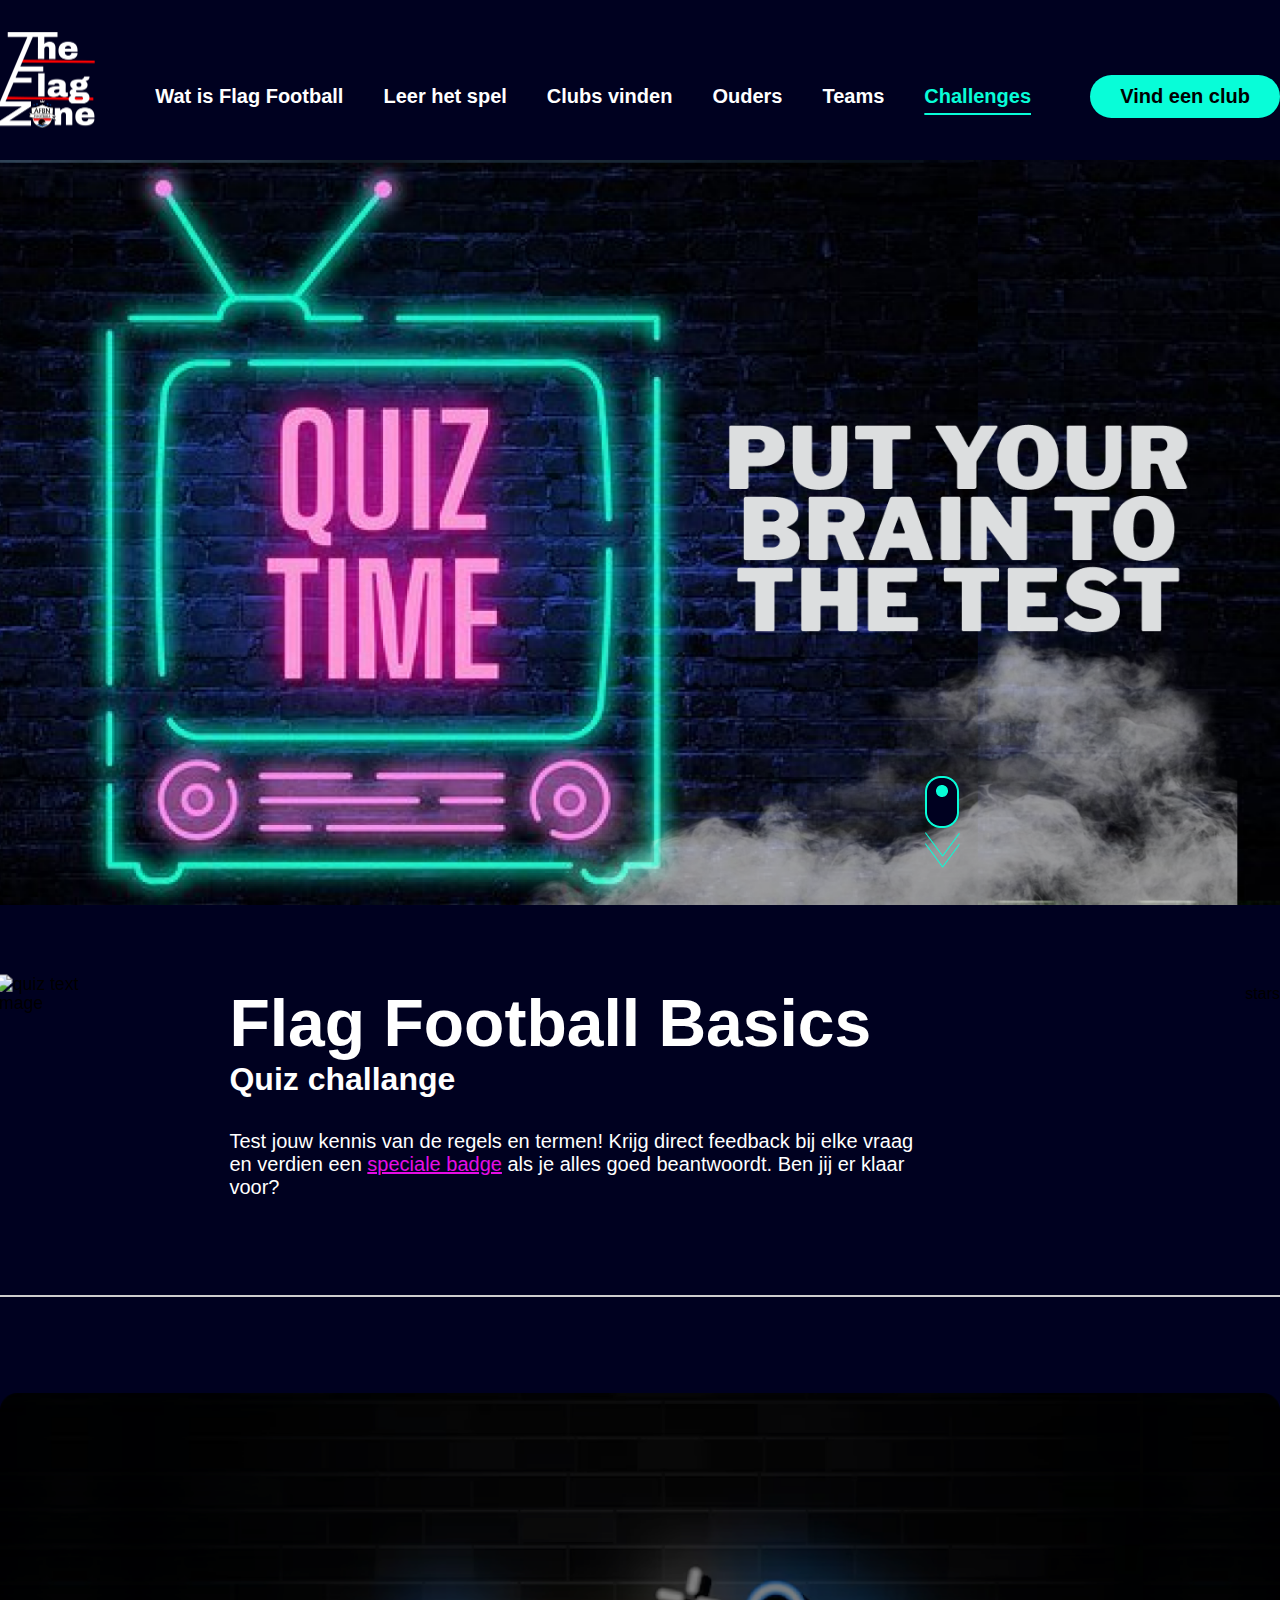
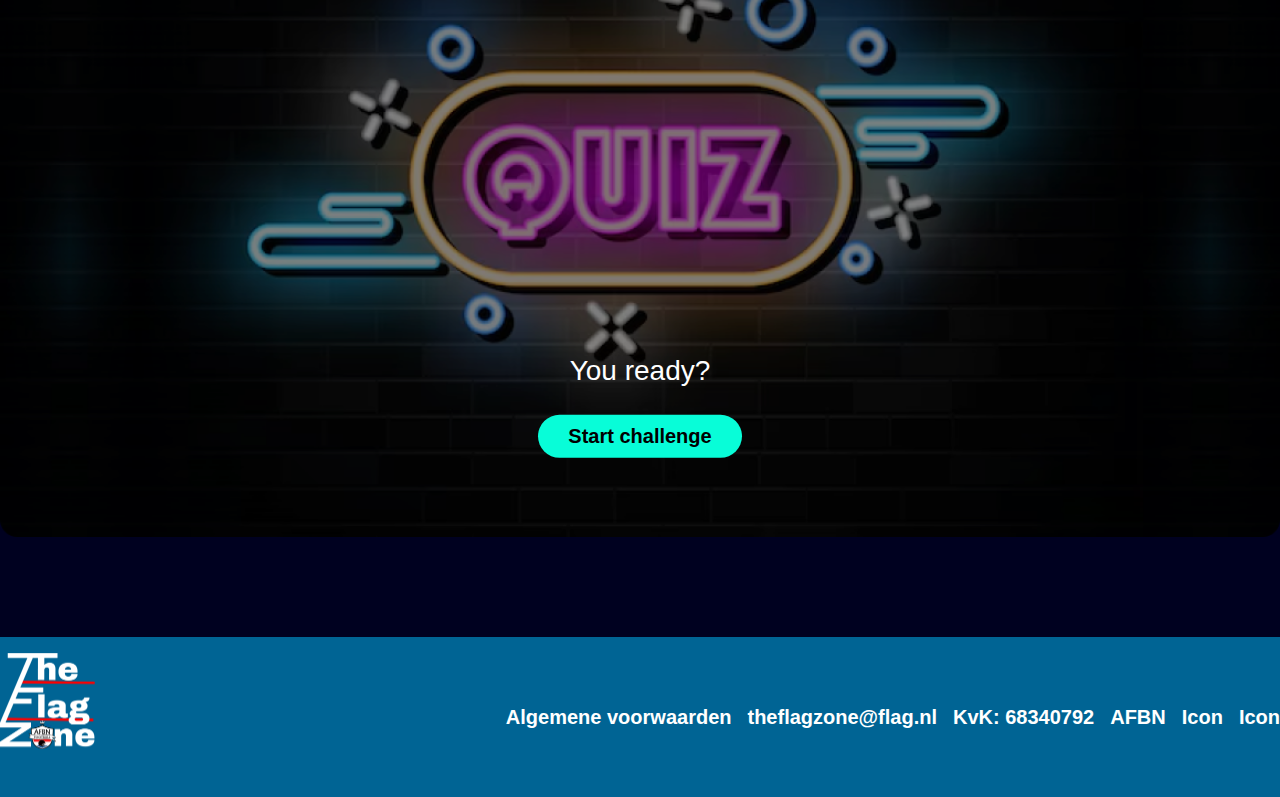
==== quiz/index.html @ dac4e0bd "Quiz challenge added" ====
<!DOCTYPE html>
<html lang="en">
<head>
    <meta charset="UTF-8">
    <meta name="viewport" content="width=device-width, initial-scale=1.0">
    <link rel="stylesheet" href="style/style.css">
    <link rel="preconnect" href="https://fonts.googleapis.com">
<link rel="preconnect" href="https://fonts.gstatic.com" crossorigin>
<link href="https://fonts.googleapis.com/css2?family=Fredoka:wght@300..700&display=swap" rel="stylesheet">
<script src="/quiz/scripts/script.js" defer></script>
    <title>Prototyep 1</title>
</head>
<body>
    <header>
        <section class="container">
            <div class=" wrapper wrapper__header">
                <img src="img/Logo.png" class="logo" alt="The Flag Zone logo">
                <nav>
                    <ul>
                        <li><a href="#">Wat is Flag Football</a></li>
                        <li><a href="#">Leer het spel</a></li>
                        <li><a href="#">Clubs vinden</a></li>
                        <li><a href="#">Ouders</a></li>
                        <li><a href="#">Teams</a></li>
                        <li><a href="#" class="active">Challenges</a></li>
                    </ul>
                </nav>
                <button class="btn">Vind een club</button>
            </div>
        </section>
    </header>
    
    <main>
        <section class="hero">
            <img src="img/Hero Section.png"  alt="hero image">
            <img src="img/Scroll icon.png" class="scroll-icon" alt="scroll-icon">
            
        </section>

        <section class="container">

            <div class="top">                   

                <section class="uitleg">
                    <div class="display">
                        <div>
                            <h2>Flag Football Basics</h2>
                            <p class="subtitle">Quiz challange</p>
                        </div>
                        <div>stars</div>
                    </div>
                    <p>
                        Test jouw kennis van de regels en termen! Krijg direct feedback bij elke vraag en verdien 
                        een <span class="highlight">speciale badge</span> als je alles goed beantwoordt. Ben jij er klaar voor?
                    </p>

                </section>

                <img src="img/quiz Image.png" alt="quiz text image" class="uitleg-image">
           
            </div>
        <section class="challenge">
            <div class="challenge-intro">
                <img src="img/quiz banner.png" alt="start of the challange">
                <div class="overlay">
                        <p>You ready?</p>
                        <button class="btn start-btn" id="start-btn" >Start challenge</button>
                </div>
            </div>

            <section class="quiz-drag hidden">

                <section class="drop-area">
                    <div>
                        <p class="header">Flag Football</p>
                        <div class="dragdrop" data-zone="flag"></div>
                    </div>
    
                    <div>
                        <p class="header">American Football</p>
                        <div class="dragdrop" data-zone="tackle"></div>
                    </div>
                </section>
                

                <div class="items">
                    <ul>
                        <li class="draggable">
                            <div>
                                <figure><img src="img/items/Bitje.png" class="item-image" alt="Bitje dat gebruikt wordt bij flag en american football" data-item="bitje"></figure>
                                <figcaption>Bitje</figcaption>
                            </div>
                        </li>
                        <li class="draggable">
                            <div>
                                <figure><img src="img/items/Cleats.png" class="item-image" alt="Cleats dat gebruikt wordt bij beide sporten" data-item="cleats"></figure>
                                <figcaption>Football cleats</figcaption>
                            </div>
                        </li>
                        <li class="draggable">
                            <div>
                                <figure><img src="img/items/Flag Jersey.png" class="item-image" alt="Flag Football jersey" data-item="flag-jersey"></figure>
                                <figcaption>Jersey</figcaption>
                            </div>
                        </li>
                        <li class="draggable">
                            <div>
                                <figure><img src="img/items/Flags (1).png" class="item-image" alt="Flag Football flags" data-item="flags"></figure>
                                <figcaption>Flags</figcaption>
                            </div>
                        </li>
                        <li class="draggable">
                            <div>
                                <figure><img src="img/items/Gloves.png" class="item-image" alt="Gloves dat bij beide sporten wordt gebruikt" data-item="gloves"></figure>
                                <figcaption>Gloves</figcaption>
                            </div>
                        </li>
                        <li class="draggable">
                            <div>
                                <figure><img src="img/items/helmet.png" class="item-image" alt="American Football helmet" data-item="helmet"></figure>
                                <figcaption>Helmet</figcaption>
                            </div>
                        </li>
                        <li class="draggable">
                            <div>
                                <figure><img src="img/items/padded.webp" class="item-image" alt="Padded shirt" data-item="padded-shirt"></figure>
                                <figcaption>Padded shirt</figcaption>
                            </div>
                        </li>
                        <li class="draggable">
                            <div>
                                <figure><img src="img/items/shoulderpads.png" class="item-image" alt="Shoulderpads" data-item="shoulderpads"></figure>
                                <figcaption>Shoulderpads</figcaption>
                            </div>
                        </li>
                        <li class="draggable">
                            <div>
                                <figure><img src="img/items/AF jersey.png" class="item-image" alt="American Football jersey" data-item="tackle-jersey"></figure>
                                <figcaption>Jersey</figcaption>
                            </div>
                        </li>
                        <!-- <li>
                            <div>
                                <figure><img src="" alt=""></figure>
                                <figcaption></figcaption>
                            </div>
                        </li> -->
                    </ul>
                </div>

            </section>
            <div class="quiz-celebration hidden">

                <div class="alles-goed hidden">
                    <aside>
                        <p>Gefeliciteerd!!</p>
                        <p>
                            Je hebt alle vragen goed beantwoord! Je hebt de badge <span class="highlight">Flag Football Expert</span> verdiend.
                            <p>Probeer meteen de volgende challenge te pakken!</p>
                        </p>
                        <button class="btn" id="next-btn">Challenges</button>
                    </aside>
                </div>

                <div class="niet-goed hidden">
                    <aside>
                        <p>Helaas...</p>
                        <p>Je hebt nog niet alle vragen goed beantwoord.</p>
                        <p>Probeer het nog een keer!</p>
                        <button class="btn" id="back-btn">Try again</button>
                    </aside>
                </div>
            </div>
        </section>
    </section>
    </main>

    <footer>
        <section class="container">
            <img src="img/Logo.png" class="logo" alt="The Flag Zone logo">
            <nav>
                <ul>
                    <li><a href="#">Algemene voorwaarden</a></li>
                    <li><a href="emailto:theflagzone@flag.nl">theflagzone@flag.nl</a></li>
                    <li><a href="#">KvK: 68340792</a></li>
                    <li><a href="#">AFBN</a></li>
                    <li><a href="#">Icon</a></li>
                    <li><a href="#">Icon</a></li>
                </ul>
            </nav>
        </section>
    </footer>
    
</body>
</html>
---- quiz/style/style.css ----
:root {
    /* Main */
    --primary: #FFF;
    --secondary: #08fdd8;
    --tertiary: #e60de6;
    --hover: #007665;
    --quaternary: #000;
    --background: #000120  ;

    --breakpoint-sm: 576px;
    --breakpoint-md: 768px;
    --breakpoint-lg: 992px;
    --breakpoint-xl: 1400px;
}

* {
    box-sizing: border-box;
    margin: 0;
    padding: 0;
}

body {
    display: grid;
    place-content: center;
    background-color: var(--background);
    font-family: "Roboto", sans-serif;
    font-style: normal;
}

ul {
    list-style: none;
}

a {
    text-decoration: none;
    color: var(--primary);
    font-style: inherit;
}

p {
    font-size: 20px;
    font-weight: 400;
    color: var(--primary);
}

h2 {
    font-size: 30px;
    font-weight: 800;
    color: var(--primary);
}

h1,h2,h3,h4,h5,h6 {
    font-family: "Poppins", sans-serif;
    font-style: normal;
}
.highlight {
    color: var(--tertiary);
    text-decoration: underline;
}

.important {
    color: var(--secondary);
    font-weight: 700;
    line-height: 2em;
}

.hidden {
    display: none !important;
}

.container {
    max-width: var(--breakpoint-xl);
    margin: 0 auto;
}

.btn {
    font-family: "Poppins", sans-serif;
    font-size: 20px;
    font-weight: 600;
    width: fit-content;
    border: none;
    border-radius: 40px;
    display: inline-block;
    padding: 10px 30px;
    vertical-align: middle;
    overflow: hidden;
    text-decoration: none;
    text-align: center;
    cursor: pointer;
    background-color: var(--secondary);
    color: var(--quaternary);
}

.btn.form {
    border-radius: 0;
    background-color: var(--tertiary);
    color: var(--primary);
}

.btn:hover {
    background-color: var(--hover);
    color: var(--primary);
}

.hero {
    position: relative;
    width: 100%;
    display: flex;
    justify-content: center;
    color: var(--primary);
}


.hero img:first-child {
    width: 100vw;
    height: 100%;
    object-fit: cover;
}

.scroll-icon {
    position: absolute;
    cursor: pointer;
    bottom: 5%;
    display: inline-block;
    animation: bounce 1s infinite ease-in-out;
    font-size: 2rem; 
    right: 25%;
  }

  @keyframes bounce {
    0%   { transform: translateY(0); }
    50%  { transform: translateY(20px); }
    100% { transform: translateY(0); }
  }

header {
    width: 100vw;
    margin-right: auto;
    margin-left: auto;
}

header nav {
    display: flex;
    justify-content: space-between;
    font-family: "Poppins", sans-serif;
    align-items: center;
    padding: 1em 0;
    font-size: 20px;
    font-weight: 700;
}
header ul {
    display: flex;
    justify-content: space-between;
    align-items: center;
}

header li {
    border: none;
    display: inline-block;
    padding: 25px 0;
    margin: 0 1em;
    overflow: hidden;
    text-align: center;
    cursor: pointer;
}

.logo {
    object-fit: cover;
    aspect-ratio: 1;
    width: 6em;
    margin-bottom: 2em;
}

header nav a {
    text-decoration: none;
    color: var(--primary);
    transition: 0.2s ease-in-out; 
}

header nav a:hover {
    text-decoration: underline;
    text-underline-offset: 5px;
    color: var(--secondary);
}

header nav a.active{
    text-decoration: underline;
    text-underline-offset: 10px;
    color: var(--secondary);
}

.wrapper {
    display: flex;
    justify-content: space-between;
    align-items: center;
}

.wrapper__header {
    margin-top: 2em;
}

.profile p {
    text-align: center;
    color: inherit;
}
.profile-pic {
    width: 200px;
    height: 200px;
    border-radius: 50%;
    object-fit: cover;
    background: #ccc;
}

.uitleg {
    display: grid;
    gap: 1em;
    width: 100%;
}

.uitleg .display {
    display: flex;
    justify-content: space-between;
    gap: 1em;
    margin-bottom: 1em;
}

.uitleg p {
    max-width: 35em;
}

.display h2 {
    font-size: 66px;
    font-weight: 700;
    font-family: 'Franklin Gothic Medium', 'Arial Narrow', Arial, sans-serif;
}

.display .subtitle {
    font-size: 32px;
    font-family: 'Poppins', sans-serif;
    font-weight: 700;
}

.top {
    display: flex;
    flex-direction: row-reverse;
    gap: 8em;
    width: 100%;
    border-bottom: 2px solid #ccc;
    padding-bottom: 6em;
}

.top img {
   scale: 1.1;
    object-fit: cover;
    object-position: 50% 25%;
}
.challenge {
    margin: 6em 0;
    width: 100%;
    position: relative;
    overflow: hidden;
}

.challenge .challenge-intro >img {
    width: 100%;
    height: 100%;
    object-fit: cover;
    object-position: 50% 25%;
    border-radius: 8px;
    filter: brightness(0.5);
}

.challenge .overlay {
    display: grid;
        align-items: center;
        place-items: center;
        place-content: center;
        position: absolute;
        top: 82%;
        left: 50%;
        width: 100%;
        height: 100%;
        transform: translate(-50%, -50%);
}

.challenge h3 {
    color: var(--primary);
    font-size: 48px;
    margin-bottom: .2em;
}

.challenge-intro  p {
    color: var(--primary);
    font-size: 28px;
    margin-bottom: 1em;
}

.fadeOut, .fadeIn {
    animation-duration: 1s;
    animation-fill-mode: forwards;
    animation-timing-function: ease-in-out;
} 

.fadeIn {
    animation-name: fadeIn;
} 

.fadeOut {
    animation-name: fadeOut;
} 

.quiz-drag {
    display: grid;
    gap: 3em;
}

.drop-area {
    display: flex;
    justify-content: center;
    align-items: center;
    gap: 2em;
}

.drop-area div:not(.draggable) {
    display: flex;
    flex-wrap: wrap;
    gap: 2em;
    padding: 1em;
    width: 100%;
    text-align: center;
}

.header {
    font-size: 60px;
}

.dragdrop {
    border: 1em solid var(--primary);
    height: 70em;
}
.items {
    padding: 2em;
    border: 1em solid var(--primary);
}

.items ul {
    display: flex;
    justify-content: center;
    flex-wrap: wrap;
    gap: 1em;
}

.item-image{
    width: 200px;
    height: 200px;
    object-fit: cover;
    border-radius: 50%;
    background: #ccc;
    padding: 8px;
    cursor: pointer;
}

.items img:hover {
    border: 2px solid var(--secondary);
    scale: .9;
    transition: 0.2s ease-in-out;
}

.items img.drag {
    border: 2px solid var(--secondary);
    background: var(--secondary);
    scale: .9;
}

.items li div {
    display: grid;
    place-items: center;
    gap: .5em;
    color: var(--primary);
}

.draggable {
	cursor: move;
    width: fit-content;
}

.draggable.dragging {
    opacity: 0.5;
}

.draggable figure {
    width: fit-content;
}

.quiz-celebration {
    width: 100%;
    height: 40vh;
}

.quiz-celebration aside {
   display: grid;
   place-content: center;
   place-items: center;
   text-align: center;
   gap: 1em;
}

.quiz-celebration p:first-child {
    font-size: clamp(1rem, 5vw, 13rem);;
    font-weight: 700;
    color: var(--primary);
}
main >section {
    margin-bottom: 5em;
}

footer {
    background-color:#006494;
    color: var(--primary);
}

footer > div {
    display: flex;
    justify-content: space-between;
    align-items: center;
    width: 100%;
    margin-top: 1em;
}

footer nav ul {
    display: flex;
    justify-content: center;
    gap: 1em;
}

footer a {
    color: var(--primary);
    font-size: 20px;
    font-weight: 700;
}

footer a:hover {
    color: var(--tertiary);
    text-decoration: underline;
    text-underline-offset: 5px;
}

footer .container {
    display: flex;
    justify-content: space-between;
    align-items: center;
    padding: 1em 0;
}
@keyframes fadeOut {
    0% {filter: brightness(1);}
    100% {filter: brightness(0)}
 }

 
@keyframes fadeIn {
    0% {filter: brightness(0);}
    100% {filter: brightness(1)}
 }
 
 @keyframes popUp {
    0% {bottom: -30%;}
    100% {bottom: 0%}
 } 
 
 @keyframes popDown {
    0% {bottom: 0%;}
    100% {bottom: -30%}
 }
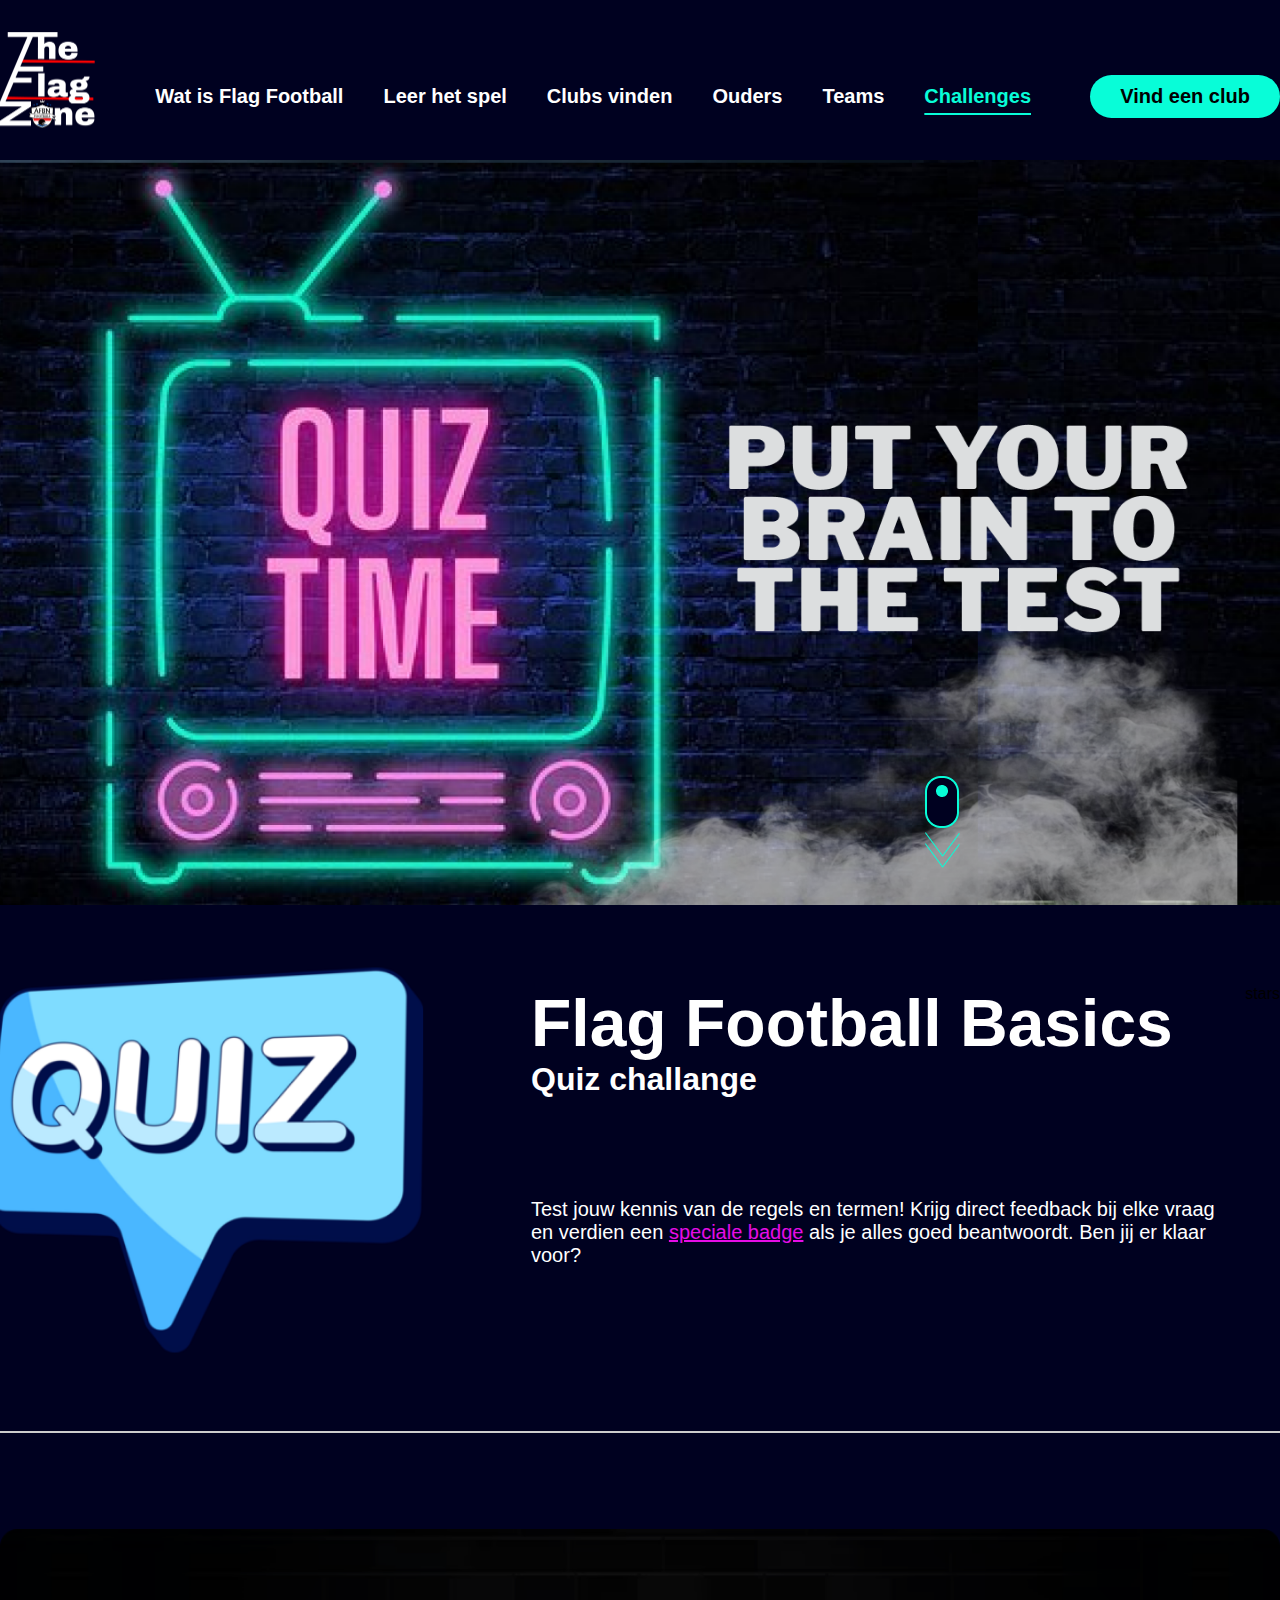
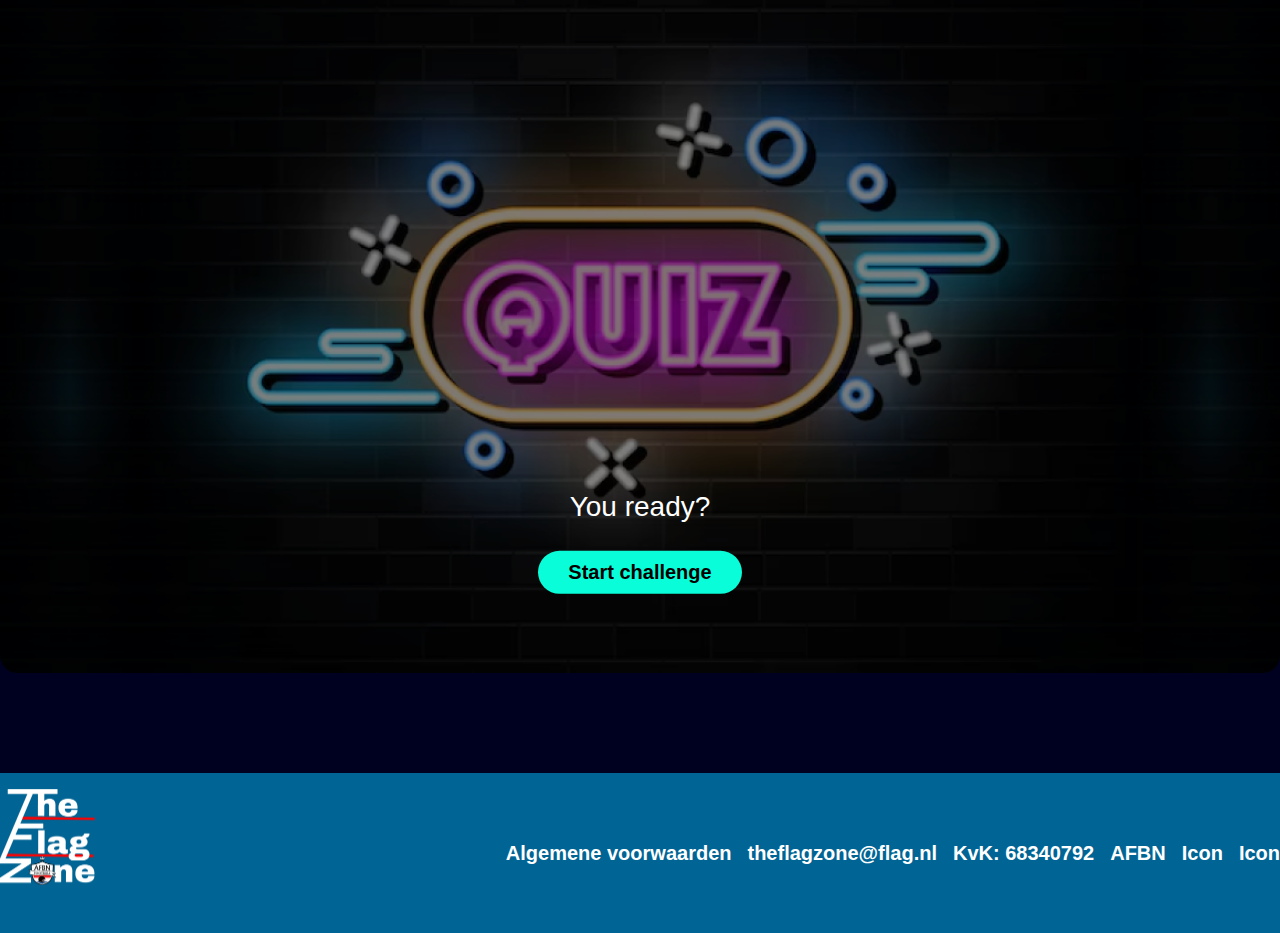
==== commit 100c5d66: "changed links and names" ====
--- a/quiz/index.html
+++ b/quiz/index.html
@@ -3,7 +3,7 @@
 <head>
     <meta charset="UTF-8">
     <meta name="viewport" content="width=device-width, initial-scale=1.0">
-    <link rel="stylesheet" href="style/style.css">
+    <link rel="stylesheet" href="/quiz/style/style.css">
     <link rel="preconnect" href="https://fonts.googleapis.com">
 <link rel="preconnect" href="https://fonts.gstatic.com" crossorigin>
 <link href="https://fonts.googleapis.com/css2?family=Fredoka:wght@300..700&display=swap" rel="stylesheet">
@@ -14,7 +14,7 @@
     <header>
         <section class="container">
             <div class=" wrapper wrapper__header">
-                <img src="img/Logo.png" class="logo" alt="The Flag Zone logo">
+                <img src="/quiz/img/Logo.png" class="logo" alt="The Flag Zone logo">
                 <nav>
                     <ul>
                         <li><a href="#">Wat is Flag Football</a></li>
@@ -32,8 +32,8 @@
     
     <main>
         <section class="hero">
-            <img src="img/Hero Section.png"  alt="hero image">
-            <img src="img/Scroll icon.png" class="scroll-icon" alt="scroll-icon">
+            <img src="/quiz/img/Hero-Section.png"  alt="hero image">
+            <img src="/quiz/img/Scroll-icon.png" class="scroll-icon" alt="scroll-icon">
             
         </section>
 
@@ -56,12 +56,12 @@
 
                 </section>
 
-                <img src="img/quiz Image.png" alt="quiz text image" class="uitleg-image">
+                <img src="/quiz/img/quiz-image.png" alt="quiz text image" class="uitleg-image">
            
             </div>
         <section class="challenge">
             <div class="challenge-intro">
-                <img src="img/quiz banner.png" alt="start of the challange">
+                <img src="/quiz/img/quiz-banner.png" alt="start of the challange">
                 <div class="overlay">
                         <p>You ready?</p>
                         <button class="btn start-btn" id="start-btn" >Start challenge</button>
@@ -87,64 +87,58 @@
                     <ul>
                         <li class="draggable">
                             <div>
-                                <figure><img src="img/items/Bitje.png" class="item-image" alt="Bitje dat gebruikt wordt bij flag en american football" data-item="bitje"></figure>
+                                <figure><img src="/quiz/img/items/Bitje.png" class="item-image" alt="Bitje dat gebruikt wordt bij flag en american football" data-item="bitje"></figure>
                                 <figcaption>Bitje</figcaption>
                             </div>
                         </li>
                         <li class="draggable">
                             <div>
-                                <figure><img src="img/items/Cleats.png" class="item-image" alt="Cleats dat gebruikt wordt bij beide sporten" data-item="cleats"></figure>
+                                <figure><img src="/quiz/img/items/Cleats.png" class="item-image" alt="Cleats dat gebruikt wordt bij beide sporten" data-item="cleats"></figure>
                                 <figcaption>Football cleats</figcaption>
                             </div>
                         </li>
                         <li class="draggable">
                             <div>
-                                <figure><img src="img/items/Flag Jersey.png" class="item-image" alt="Flag Football jersey" data-item="flag-jersey"></figure>
+                                <figure><img src="/quiz/img/items/Flag Jersey.png" class="item-image" alt="Flag Football jersey" data-item="flag-jersey"></figure>
                                 <figcaption>Jersey</figcaption>
                             </div>
                         </li>
                         <li class="draggable">
                             <div>
-                                <figure><img src="img/items/Flags (1).png" class="item-image" alt="Flag Football flags" data-item="flags"></figure>
+                                <figure><img src="/quiz/img/items/Flags (1).png" class="item-image" alt="Flag Football flags" data-item="flags"></figure>
                                 <figcaption>Flags</figcaption>
                             </div>
                         </li>
                         <li class="draggable">
                             <div>
-                                <figure><img src="img/items/Gloves.png" class="item-image" alt="Gloves dat bij beide sporten wordt gebruikt" data-item="gloves"></figure>
+                                <figure><img src="/quiz/img/items/Gloves.png" class="item-image" alt="Gloves dat bij beide sporten wordt gebruikt" data-item="gloves"></figure>
                                 <figcaption>Gloves</figcaption>
                             </div>
                         </li>
                         <li class="draggable">
                             <div>
-                                <figure><img src="img/items/helmet.png" class="item-image" alt="American Football helmet" data-item="helmet"></figure>
+                                <figure><img src="/quiz/img/items/helmet.png" class="item-image" alt="American Football helmet" data-item="helmet"></figure>
                                 <figcaption>Helmet</figcaption>
                             </div>
                         </li>
                         <li class="draggable">
                             <div>
-                                <figure><img src="img/items/padded.webp" class="item-image" alt="Padded shirt" data-item="padded-shirt"></figure>
+                                <figure><img src="/quiz/img/items/padded.webp" class="item-image" alt="Padded shirt" data-item="padded-shirt"></figure>
                                 <figcaption>Padded shirt</figcaption>
                             </div>
                         </li>
                         <li class="draggable">
                             <div>
-                                <figure><img src="img/items/shoulderpads.png" class="item-image" alt="Shoulderpads" data-item="shoulderpads"></figure>
+                                <figure><img src="/quiz/img/items/shoulderpads.png" class="item-image" alt="Shoulderpads" data-item="shoulderpads"></figure>
                                 <figcaption>Shoulderpads</figcaption>
                             </div>
                         </li>
                         <li class="draggable">
                             <div>
-                                <figure><img src="img/items/AF jersey.png" class="item-image" alt="American Football jersey" data-item="tackle-jersey"></figure>
+                                <figure><img src="/quiz/img/items/AF jersey.png" class="item-image" alt="American Football jersey" data-item="tackle-jersey"></figure>
                                 <figcaption>Jersey</figcaption>
                             </div>
                         </li>
-                        <!-- <li>
-                            <div>
-                                <figure><img src="" alt=""></figure>
-                                <figcaption></figcaption>
-                            </div>
-                        </li> -->
                     </ul>
                 </div>
 
@@ -177,7 +171,7 @@
 
     <footer>
         <section class="container">
-            <img src="img/Logo.png" class="logo" alt="The Flag Zone logo">
+            <img src="/quiz/img/Logo.png" class="logo" alt="The Flag Zone logo">
             <nav>
                 <ul>
                     <li><a href="#">Algemene voorwaarden</a></li>
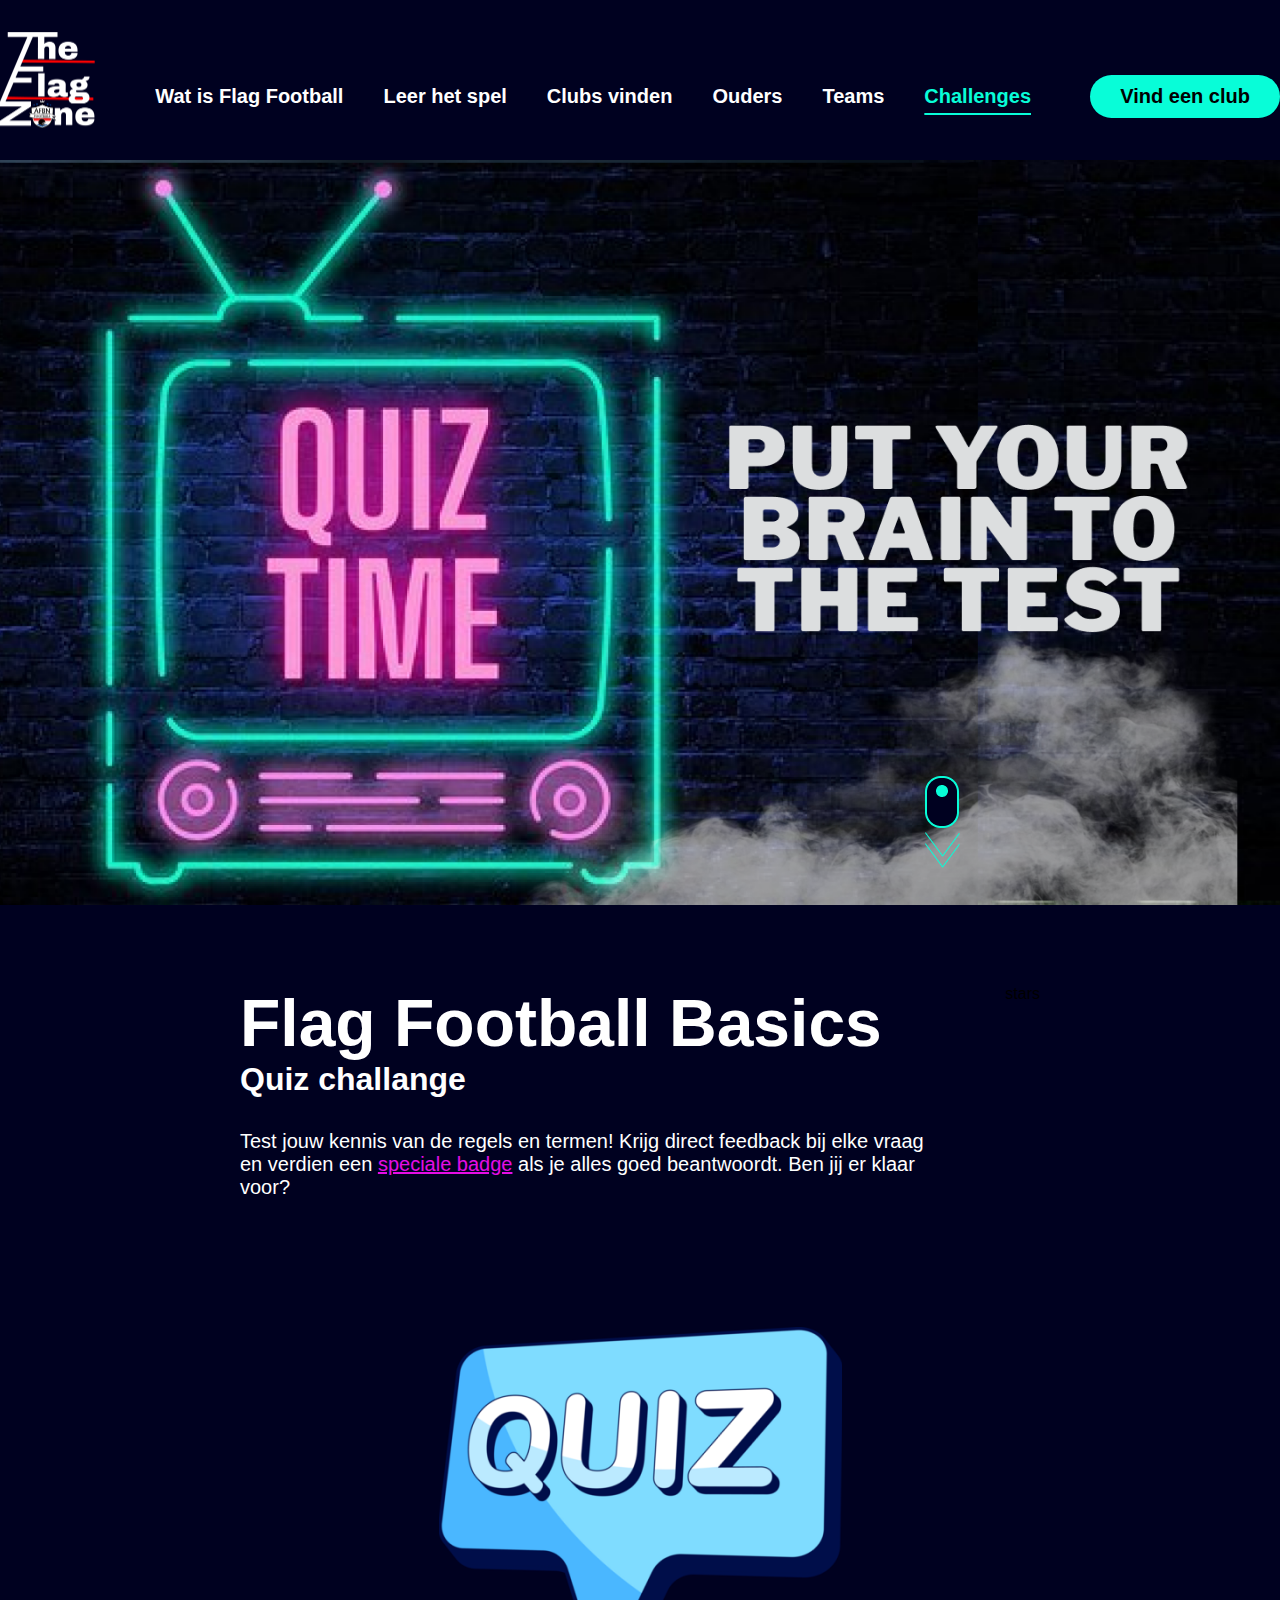
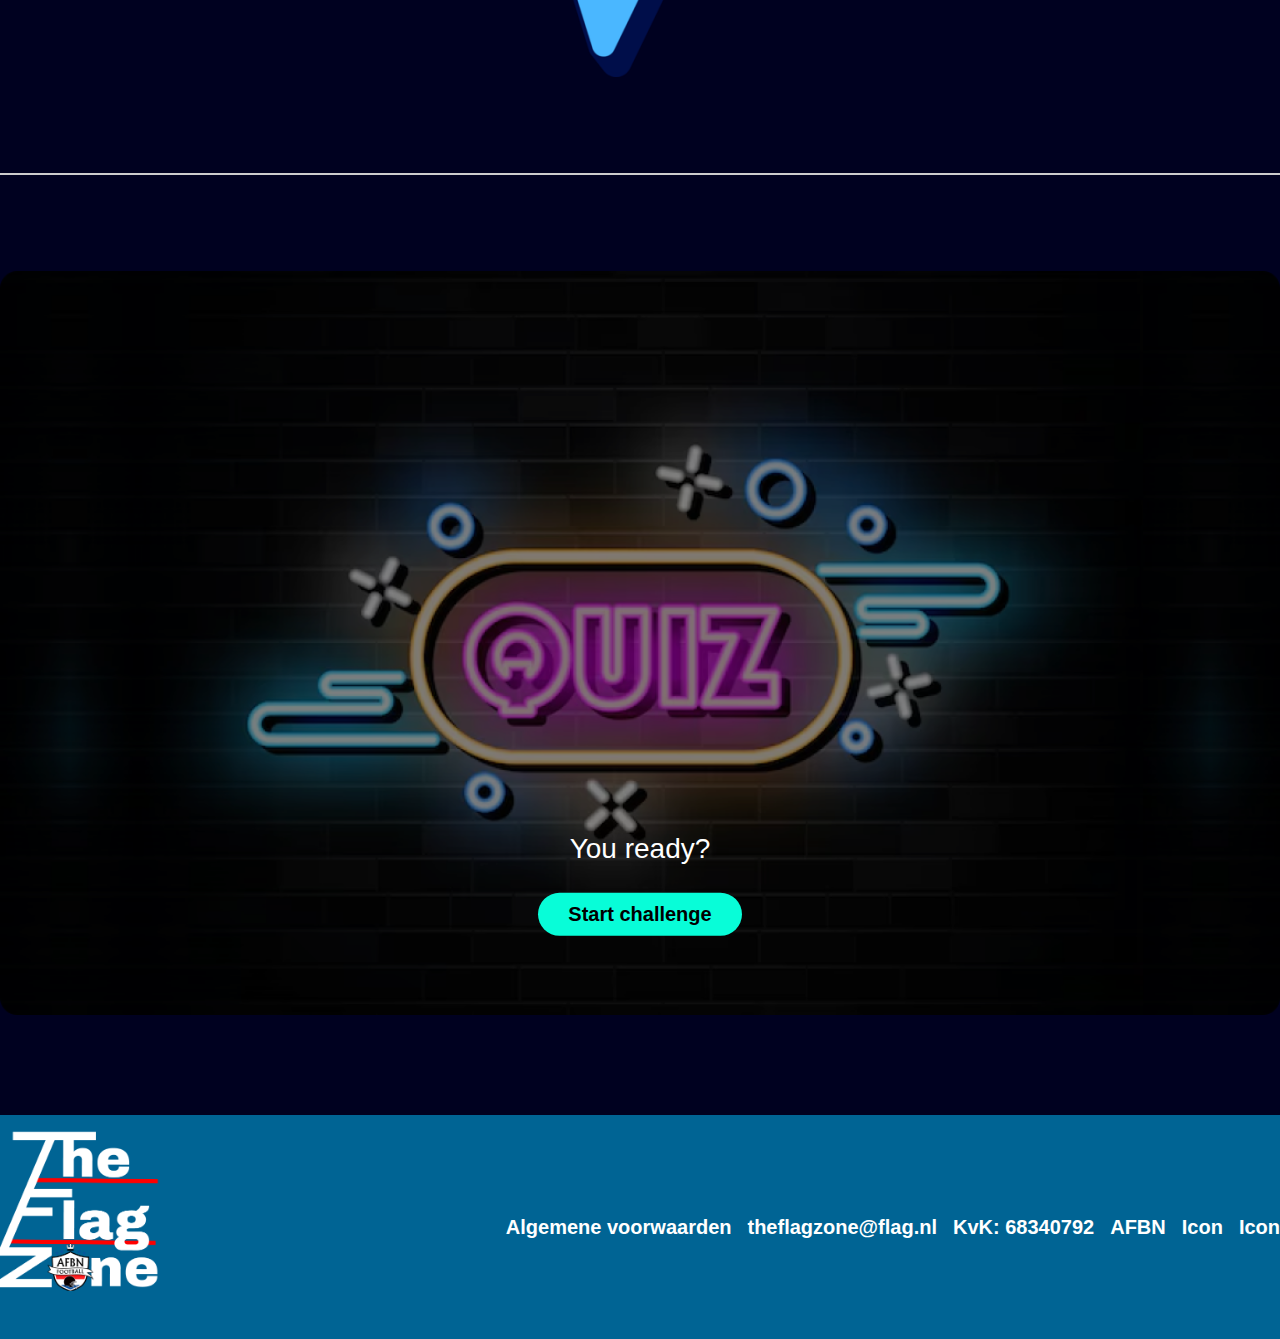
==== commit 68823141: "added uitleg page and instructions" ====
--- a/quiz/index.html
+++ b/quiz/index.html
@@ -3,18 +3,18 @@
 <head>
     <meta charset="UTF-8">
     <meta name="viewport" content="width=device-width, initial-scale=1.0">
-    <link rel="stylesheet" href="/quiz/style/style.css">
+    <link rel="stylesheet" href="./style/style.css">
     <link rel="preconnect" href="https://fonts.googleapis.com">
 <link rel="preconnect" href="https://fonts.gstatic.com" crossorigin>
 <link href="https://fonts.googleapis.com/css2?family=Fredoka:wght@300..700&display=swap" rel="stylesheet">
-<script src="/quiz/scripts/script.js" defer></script>
+<script src="./scripts/script.js" defer></script>
     <title>Prototyep 1</title>
 </head>
 <body>
     <header>
         <section class="container">
             <div class=" wrapper wrapper__header">
-                <img src="/quiz/img/Logo.png" class="logo" alt="The Flag Zone logo">
+                <img src="./img/Logo.png" class="logo" alt="The Flag Zone logo">
                 <nav>
                     <ul>
                         <li><a href="#">Wat is Flag Football</a></li>
@@ -32,8 +32,8 @@
     
     <main>
         <section class="hero">
-            <img src="/quiz/img/Hero-Section.png"  alt="hero image">
-            <img src="/quiz/img/Scroll-icon.png" class="scroll-icon" alt="scroll-icon">
+            <img src="./img/Hero-Section.png"  alt="hero image">
+            <img src="./img/Scroll-icon.png" class="scroll-icon" alt="scroll-icon">
             
         </section>
 
@@ -56,12 +56,12 @@
 
                 </section>
 
-                <img src="/quiz/img/quiz-image.png" alt="quiz text image" class="uitleg-image">
+                <img src="./img/quiz-image.png" alt="quiz text image" class="uitleg-image">
            
             </div>
         <section class="challenge">
             <div class="challenge-intro">
-                <img src="/quiz/img/quiz-banner.png" alt="start of the challange">
+                <img src="./img/quiz-banner.png" alt="start of the challange">
                 <div class="overlay">
                         <p>You ready?</p>
                         <button class="btn start-btn" id="start-btn" >Start challenge</button>
@@ -69,6 +69,12 @@
             </div>
 
             <section class="quiz-drag hidden">
+                <section class="intro">
+                    <p>Voor deze challenge moet je de juiste items naar de zone slepen waar ze horen.
+                        je hebt een sectie voor Flag Football en een sectie voor American Football.
+                        Weet jij welke items bij welke sport horen? 
+                    </p>
+                </section>
 
                 <section class="drop-area">
                     <div>
@@ -87,55 +93,55 @@
                     <ul>
                         <li class="draggable">
                             <div>
-                                <figure><img src="/quiz/img/items/Bitje.png" class="item-image" alt="Bitje dat gebruikt wordt bij flag en american football" data-item="bitje"></figure>
+                                <figure><img src="./img/items/Bitje.png" class="item-image" alt="Bitje dat gebruikt wordt bij flag en american football" data-item="bitje"></figure>
                                 <figcaption>Bitje</figcaption>
                             </div>
                         </li>
                         <li class="draggable">
                             <div>
-                                <figure><img src="/quiz/img/items/Cleats.png" class="item-image" alt="Cleats dat gebruikt wordt bij beide sporten" data-item="cleats"></figure>
+                                <figure><img src="./img/items/Cleats.png" class="item-image" alt="Cleats dat gebruikt wordt bij beide sporten" data-item="cleats"></figure>
                                 <figcaption>Football cleats</figcaption>
                             </div>
                         </li>
                         <li class="draggable">
                             <div>
-                                <figure><img src="/quiz/img/items/Flag Jersey.png" class="item-image" alt="Flag Football jersey" data-item="flag-jersey"></figure>
+                                <figure><img src="./img/items/Flag Jersey.png" class="item-image" alt="Flag Football jersey" data-item="flag-jersey"></figure>
                                 <figcaption>Jersey</figcaption>
                             </div>
                         </li>
                         <li class="draggable">
                             <div>
-                                <figure><img src="/quiz/img/items/Flags (1).png" class="item-image" alt="Flag Football flags" data-item="flags"></figure>
+                                <figure><img src="./img/items/Flags (1).png" class="item-image" alt="Flag Football flags" data-item="flags"></figure>
                                 <figcaption>Flags</figcaption>
                             </div>
                         </li>
                         <li class="draggable">
                             <div>
-                                <figure><img src="/quiz/img/items/Gloves.png" class="item-image" alt="Gloves dat bij beide sporten wordt gebruikt" data-item="gloves"></figure>
+                                <figure><img src="./img/items/Gloves.png" class="item-image" alt="Gloves dat bij beide sporten wordt gebruikt" data-item="gloves"></figure>
                                 <figcaption>Gloves</figcaption>
                             </div>
                         </li>
                         <li class="draggable">
                             <div>
-                                <figure><img src="/quiz/img/items/helmet.png" class="item-image" alt="American Football helmet" data-item="helmet"></figure>
+                                <figure><img src="./img/items/helmet.png" class="item-image" alt="American Football helmet" data-item="helmet"></figure>
                                 <figcaption>Helmet</figcaption>
                             </div>
                         </li>
                         <li class="draggable">
                             <div>
-                                <figure><img src="/quiz/img/items/padded.webp" class="item-image" alt="Padded shirt" data-item="padded-shirt"></figure>
+                                <figure><img src="./img/items/padded.webp" class="item-image" alt="Padded shirt" data-item="padded-shirt"></figure>
                                 <figcaption>Padded shirt</figcaption>
                             </div>
                         </li>
                         <li class="draggable">
                             <div>
-                                <figure><img src="/quiz/img/items/shoulderpads.png" class="item-image" alt="Shoulderpads" data-item="shoulderpads"></figure>
+                                <figure><img src="./img/items/shoulderpads.png" class="item-image" alt="Shoulderpads" data-item="shoulderpads"></figure>
                                 <figcaption>Shoulderpads</figcaption>
                             </div>
                         </li>
                         <li class="draggable">
                             <div>
-                                <figure><img src="/quiz/img/items/AF jersey.png" class="item-image" alt="American Football jersey" data-item="tackle-jersey"></figure>
+                                <figure><img src="./img/items/AF jersey.png" class="item-image" alt="American Football jersey" data-item="tackle-jersey"></figure>
                                 <figcaption>Jersey</figcaption>
                             </div>
                         </li>
@@ -143,7 +149,7 @@
                 </div>
 
             </section>
-            <div class="quiz-celebration hidden">
+            <section class="quiz-celebration hidden">
 
                 <div class="alles-goed hidden">
                     <aside>
@@ -159,19 +165,107 @@
                 <div class="niet-goed hidden">
                     <aside>
                         <p>Helaas...</p>
-                        <p>Je hebt nog niet alle vragen goed beantwoord.</p>
-                        <p>Probeer het nog een keer!</p>
+                        <p>Je hebt nog niet alle items goed geplaatst</p>
+                        <p>Vond je het een beetje lastig en wil je de antworden weten en uitleg ervan krijgen? Klik dan op de minion</p>
+
                         <button class="btn" id="back-btn">Try again</button>
                     </aside>
-                </div>
-            </div>
+
+                    <div>
+                        <img src="./img/minion.gif" alt="Minion die aandacht trekt door te zwaaien">
+                        <p>Uitleg? Klik op mij!</p>
+                    </div>
+                </div>
+            </section>
+
+            <section class="quiz-uitleg hidden">
+                    <ul>
+                        <li>
+                            <figure><img src="./img/items/Bitje.png" class="item-image" alt="Bitje dat gebruikt wordt bij flag en american football" data-item="bitje"></figure>
+                            <figcaption>
+                                <p>Bitje</p>
+                                <p>Een bitje wordt vooral gebruikt bij <span>American Football</span> maar kan ook bij <span>Flag Football</span> gebruikt worden.
+                                Maar dat kies je zelf, het is <span class="niet-verplicht">niet verplicht</span> om het te gebruiken. het wordt gerbuikt om je tyanden te beschermen. Een bitje is een item die je zelf moet kopen.</p>
+                            </figcaption>
+                        </li>
+                        <li>
+                            <figure><img src="./img/items/Cleats.png" class="item-image" alt="Cleats dat gebruikt wordt bij beide sporten" data-item="cleats"></figure>
+                            <figcaption>
+                                <p>Football cleats</p>
+                                <p>Dit zijn cleats speciaal voor Football en worden gebruikt bij <span>American Football</span> en bij <span>Flag Football</span>. Het maakt ud niet uit aan welke kant je deze zet want ze zijn beide goed.
+                                    Cleats moet je zelf kopen.
+                                </p>
+                            </figcaption>
+                        </li>
+                        <li>
+                            <figure><img src="./img/items/Flag Jersey.png" class="item-image" alt="Flag Football jersey" data-item="flag-jersey"></figure>
+                            <figcaption>
+                                <p>Jersey</p>
+                                <p>Dit is een Flag Jersey en wordt gebruikt bij <span>Flag Football</span>. Dit kan je herkennen door dat het erg op een normale tshirt lijkt. 
+                                    Deze krijg je ook van de vereniging waar je speelt.</p>
+                            </figcaption>
+                        </li>
+                        <li>
+                            <figure><img src="./img/items/Flags (1).png" class="item-image" alt="Flag Football flags" data-item="flags"></figure>
+                            <figcaption>
+                                <p>Flags</p>
+                                <p>Deze worden gebruikt bij <span>Flag Football</span>. Ze zitten vast aan een riem op je heup. Wanneer een verdediger een vlag van een aanvaller trekt, wordt de play gestopt.
+                                    Deze wordt gegeven door de vereniging waar je speelt.
+                                </p>
+                            </figcaption>
+                        </li>
+                        <li>
+                            <figure><img src="./img/items/Gloves.png" class="item-image" alt="Gloves dat bij beide sporten wordt gebruikt" data-item="gloves"></figure>
+                            <figcaption>
+                                <p>Gloves</p>
+                                <p>Gloves worden gebruikt om de bal makkelijker te vangen. Ze geven je handen extra grip. Deze worden bij <span>American Football</span> en bij <span>Flag Football</span> gebruikt.
+                                Ze zijn <span class="niet-verplicht">niet verplicht</span> op om te gebruiken, en als je het wilt gebruiken moet je het zelf kopen.</p>
+                            </figcaption>
+                        </li>
+                        <li>
+                            <figure><img src="./img/items/helmet.png" class="item-image" alt="American Football helmet" data-item="helmet"></figure>
+                            <figcaption>
+                                <p>Helmet</p>
+                                <p>Een helm wordt gebruikt bij <span>American Football</span>. Dit wordt gedragen om je hoofd te beschermen tijdens het spelen. Omdat je veel met
+                                je hoofd bots en niemand ernstige verwondingen wilt, wordt er een helm gedragen. In Nederland kan je het krijgen van je vereniging maar meestal moet je het zelf kopen.</p>
+                            </figcaption>
+                        </li>
+                        <li>
+                            <figure><img src="./img/items/padded.webp" class="item-image" alt="Padded shirt" data-item="padded-shirt"></figure>
+                            <figcaption>
+                                <p>Padded shirt</p>
+                                <p>Een padded shirt wordt gebruikt bij <span>American Football</span>. Dit wordt gebruikt voor extra bescherming om pijn te minimaliseren.
+                                Deze zijn <span class="niet-verplicht">Niet verplicht</span> om te gebruiken en als je het wel wilt dan moet je het zelf kopen.</p>
+                            </figcaption>
+                        </li>
+                        <li>
+                            <figure><img src="./img/items/shoulderpads.png" class="item-image" alt="Shoulderpads" data-item="shoulderpads"></figure>
+                            <figcaption>
+                                <p>Shoulderpads</p>
+                                <p>Shoulderpads worden gebrukt bij <span>American Football</span>. Deze worden gebruikt om de inpact om je shouders en borst te minimaliseren
+                                tijdens het maken of krijgen van een tackle. De shoulderpad is ook een item die je zelf moet kopen. </p>
+                            </figcaption>
+                        </li>
+                        <li>
+                            <figure><img src="./img/items/AF jersey.png" class="item-image" alt="American Football jersey" data-item="tackle-jersey"></figure>
+                            <figcaption>
+                                <p>Jersey</p>
+                                <p>Dit is een American Football trainings jersey. Je kan aan de schouders herkennen dat het wordt egrbuikt voor <span>American Football</span>. 
+                                    Het is een kleine detail maar wel te zien. Ook zitten er in de jersey kleine gaten zodat je lichaam genoeg frisse lucht krijg tijdens het trainen.
+                                Dit wordt gegeven door de vereniging waar je speelt</p>
+                            </figcaption>
+                        </li>
+                    </ul>
+
+                    <button class="btn close" id="close-btn">close</button>
+            </section>
         </section>
     </section>
     </main>
 
     <footer>
         <section class="container">
-            <img src="/quiz/img/Logo.png" class="logo" alt="The Flag Zone logo">
+            <img src="./img/Logo.png" class="logo" alt="The Flag Zone logo">
             <nav>
                 <ul>
                     <li><a href="#">Algemene voorwaarden</a></li>
--- a/quiz/style/style.css
+++ b/quiz/style/style.css
@@ -91,9 +91,13 @@
     color: var(--quaternary);
 }
 
-.btn.form {
-    border-radius: 0;
+.btn.close {
     background-color: var(--tertiary);
+    color: var(--primary);
+}
+
+.btn.close:hover {
+    background-color:#5d065d;
     color: var(--primary);
 }
 
@@ -212,6 +216,7 @@
 }
 
 .uitleg {
+    flex: 0 1 50em;
     display: grid;
     gap: 1em;
     width: 100%;
@@ -242,17 +247,21 @@
 
 .top {
     display: flex;
+    flex-wrap: wrap;
     flex-direction: row-reverse;
+    justify-content: center;
     gap: 8em;
     width: 100%;
     border-bottom: 2px solid #ccc;
-    padding-bottom: 6em;
+    padding: 0 2em 6em 2em;
 }
 
 .top img {
-   scale: 1.1;
     object-fit: cover;
     object-position: 50% 25%;
+    width: 50%;
+    flex: 0 1 25em; 
+    /* Flex-grow: 0 (niet groeien), Flex-shrink: 1 (kan krimpen), Flex-basis: 25em */
 }
 .challenge {
     margin: 6em 0;
@@ -334,9 +343,17 @@
     font-size: 60px;
 }
 
+.intro {
+    text-align: center;
+    max-width: 60%;
+    margin: 0 auto;
+    line-height: 24px;
+}
+
 .dragdrop {
     border: 1em solid var(--primary);
-    height: 70em;
+    height: fit-content;
+    min-height: 20em;
 }
 .items {
     padding: 2em;
@@ -410,6 +427,71 @@
     font-weight: 700;
     color: var(--primary);
 }
+
+.quiz-uitleg {
+    display: grid;
+    place-content: center;
+    place-items: center;
+    gap: 3em;
+}
+
+.quiz-uitleg li {
+    display: flex;
+    align-items: center;
+    gap: 1em;
+    padding: 2em;
+    border-bottom: 1px solid #ccc;
+}
+
+.quiz-uitleg li img {
+    cursor: pointer;
+}
+
+.quiz-uitleg figcaption p:first-child {
+    font-size: 40px;
+    font-weight: 700;
+    margin-bottom: .5em;
+}
+
+.quiz-uitleg span {
+    font-size: 20px;
+    font-weight: 700;
+    color: var(--secondary);
+}
+
+.quiz-uitleg span.niet-verplicht {
+    color: var(--tertiary);
+}
+
+.niet-goed {
+   padding: 2em;
+}
+.niet-goed div  {
+    padding: 1em;
+ }
+
+.niet-goed div {
+    display: grid;
+    place-items: center;
+    width: fit-content;
+    cursor: pointer;
+}
+
+.niet-goed div:hover {
+  box-shadow: 0 0 10px 5px var(--secondary);   
+}
+
+.niet-goed img {
+    width: 20em;
+    height: 100%;
+    object-fit: cover;
+}
+
+.niet-goed div p {
+    font-size: 30px;
+}
+
+
 main >section {
     margin-bottom: 5em;
 }
@@ -419,18 +501,46 @@
     color: var(--primary);
 }
 
+
+
 footer > div {
     display: flex;
     justify-content: space-between;
+
     align-items: center;
     width: 100%;
     margin-top: 1em;
+}
+
+footer img {
+    flex-basis: 10em;
 }
 
 footer nav ul {
     display: flex;
     justify-content: center;
     gap: 1em;
+}
+
+@media (max-width: 800px) {
+
+    footer {
+        display: grid;
+        place-items: center;
+    }
+
+    footer > section {
+       display: grid !important;
+       place-content: center;
+       place-items: center;
+       gap: 1em;
+    }
+
+    footer nav ul {
+        display: grid;
+        text-align: center;
+        gap: 1em;
+    }
 }
 
 footer a {
